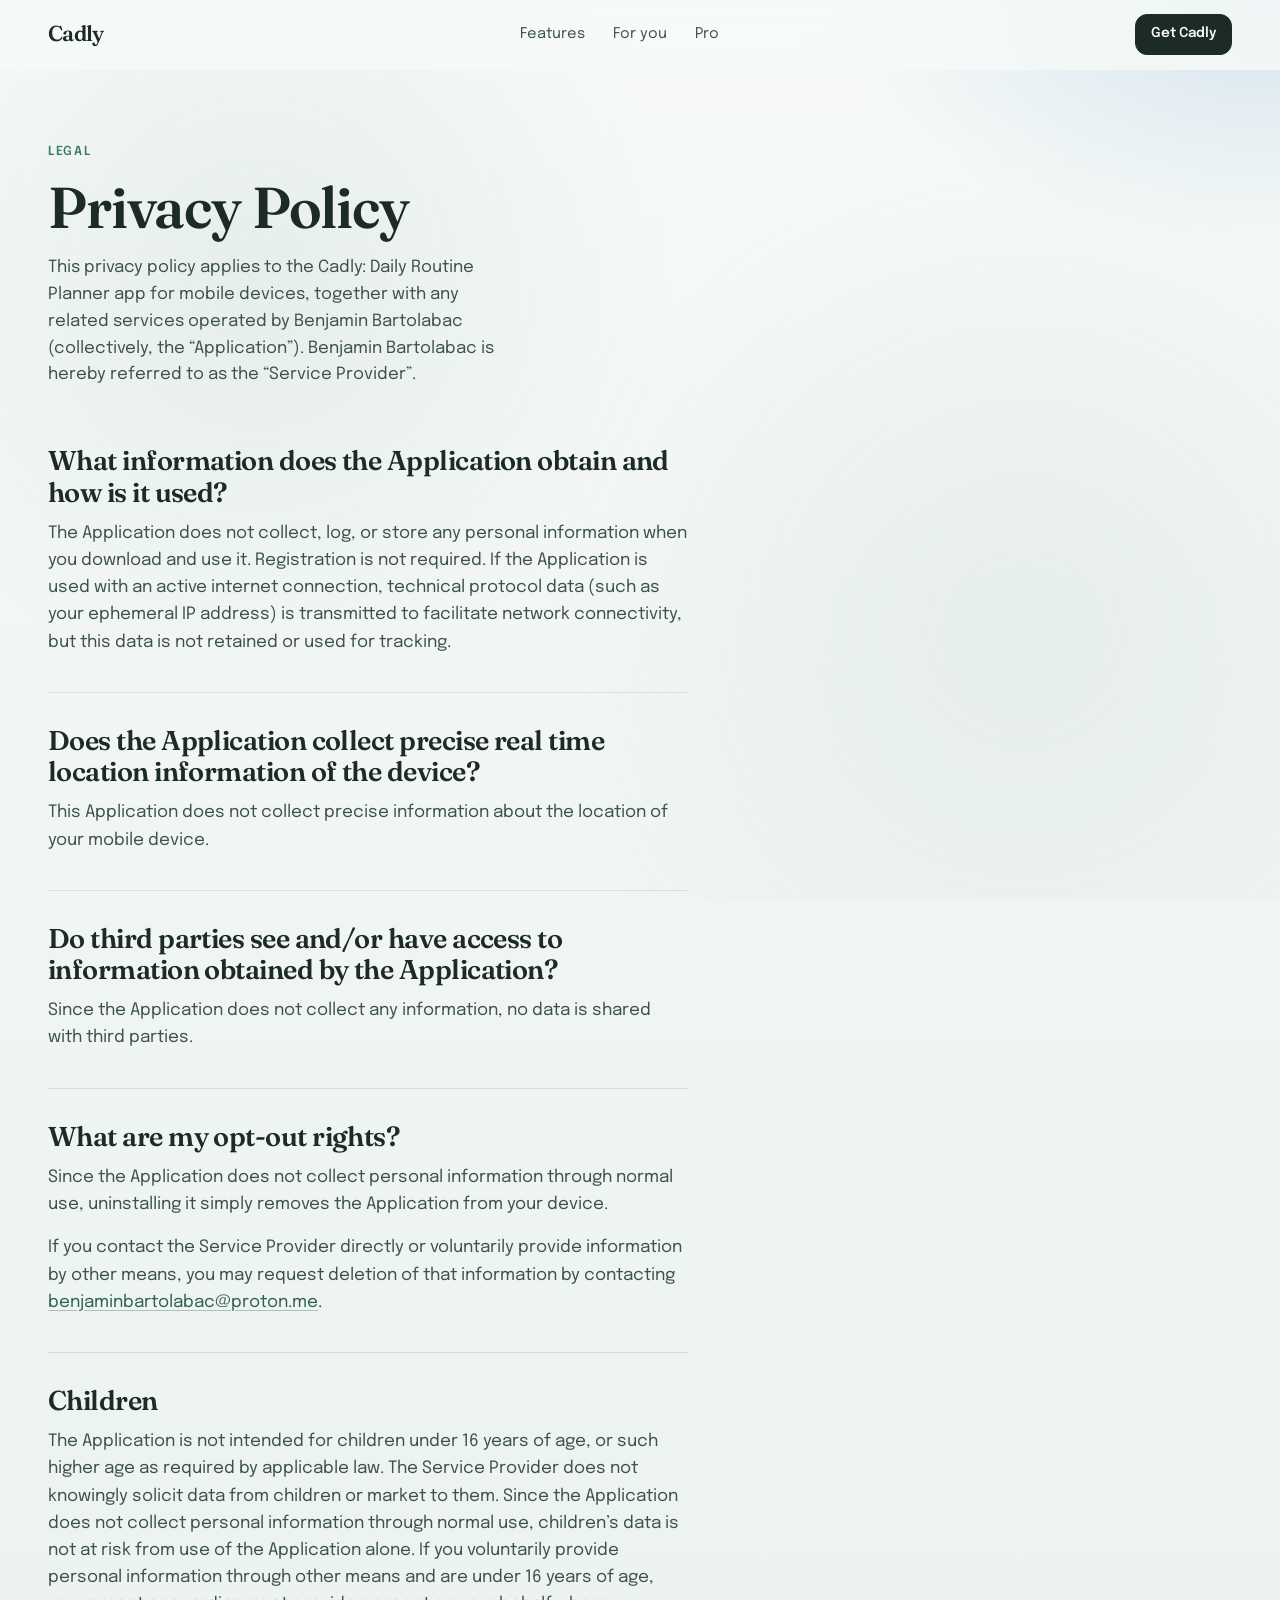
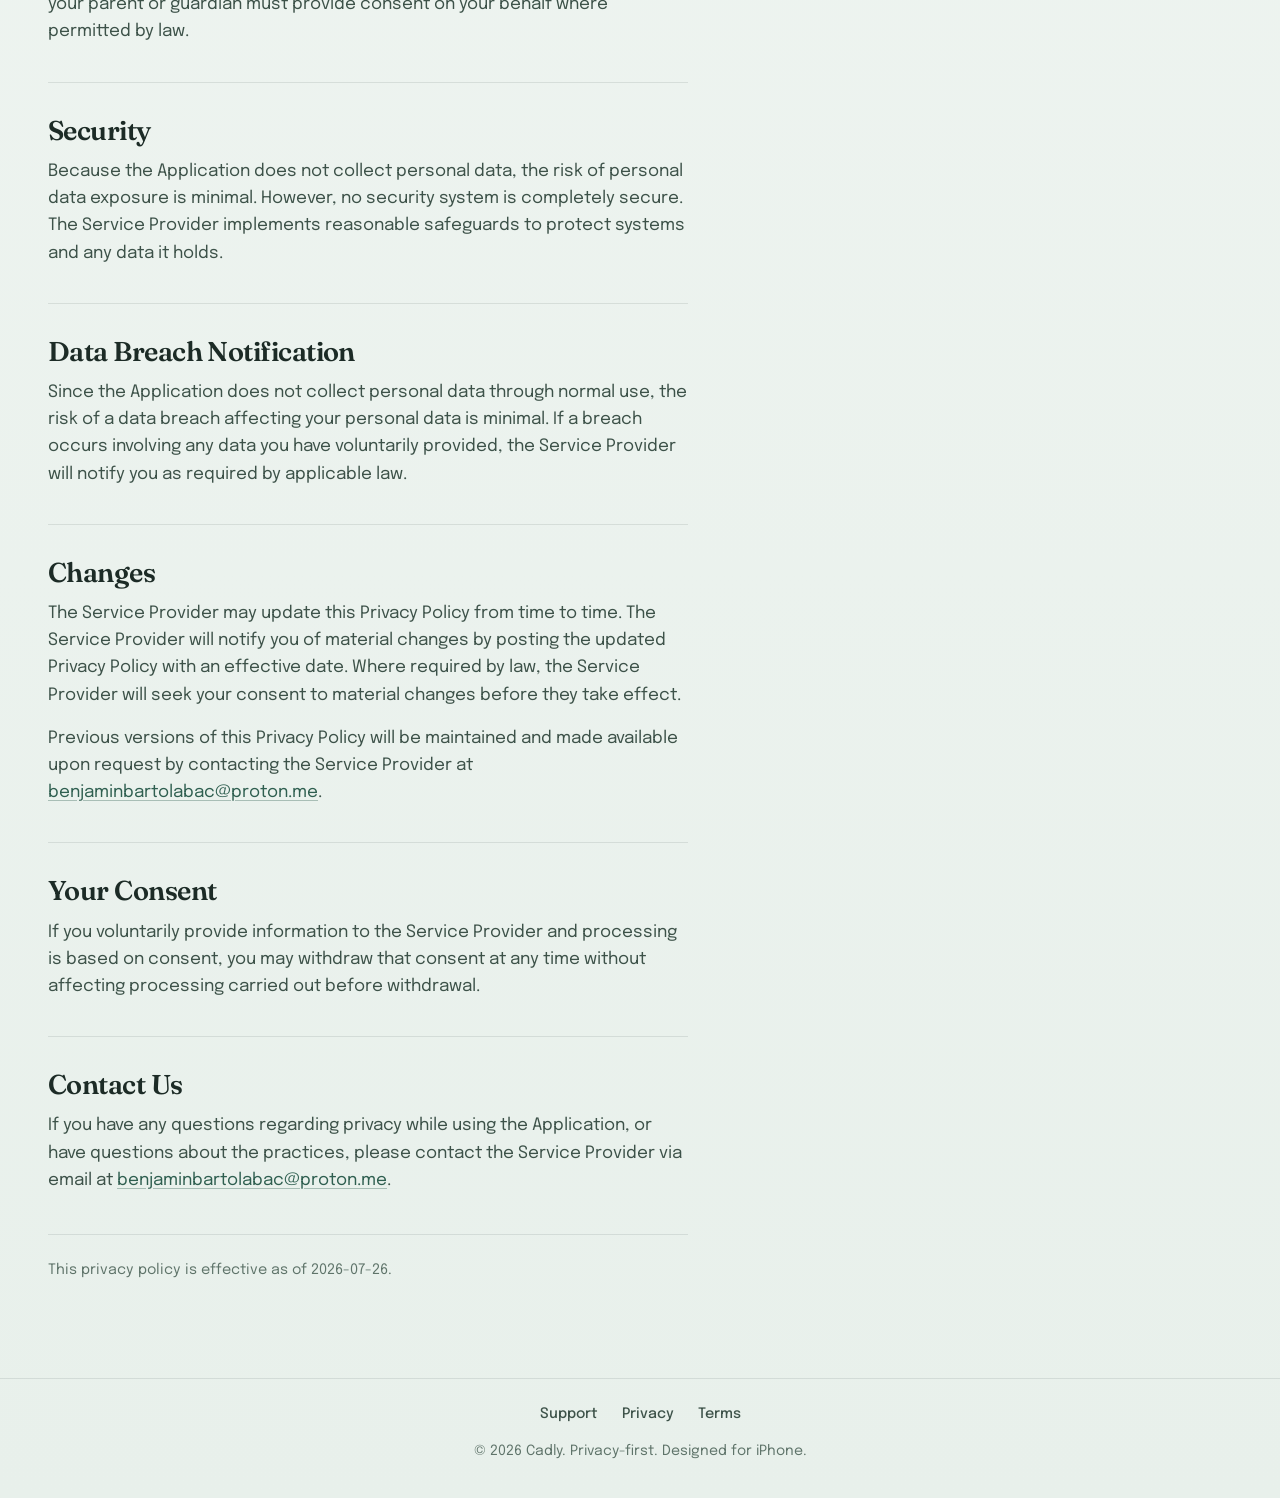
==== privacy.html @ fafe1449 "Update index" ====
<!DOCTYPE html>
<html lang="en">
<head>
  <meta charset="UTF-8" />
  <meta name="viewport" content="width=device-width, initial-scale=1.0" />
  <title>Privacy Policy — Cadly</title>
  <meta name="description" content="Cadly’s privacy policy. Privacy-first routines for iPhone — we don’t collect personal information through normal use." />
  <link rel="preconnect" href="https://fonts.googleapis.com" />
  <link rel="preconnect" href="https://fonts.gstatic.com" crossorigin />
  <link href="https://fonts.googleapis.com/css2?family=Epilogue:ital,wght@0,400;0,500;0,600;0,700;1,400&family=Fraunces:ital,opsz,wght@0,9..144,500;0,9..144,600;0,9..144,700;1,9..144,500&display=swap" rel="stylesheet" />
  <link rel="stylesheet" href="styles.css" />
</head>
<body>
  <div class="page-glow" aria-hidden="true"></div>

  <header class="site-header">
    <a class="logo" href="index.html" aria-label="Cadly home">Cadly</a>
    <nav class="nav" aria-label="Primary">
      <a href="index.html#adapt">Features</a>
      <a href="index.html#for-you">For you</a>
      <a href="index.html#pro">Pro</a>
    </nav>
    <a class="btn btn-small" href="index.html#download">Get Cadly</a>
  </header>

  <main class="page-main">
    <div class="page-hero reveal">
      <p class="section-kicker">Legal</p>
      <h1>Privacy Policy</h1>
      <p class="lede">
        This privacy policy applies to the Cadly: Daily Routine Planner app for mobile devices, together with any related services operated by Benjamin Bartolabac (collectively, the “Application”). Benjamin Bartolabac is hereby referred to as the “Service Provider”.
      </p>
    </div>

    <div class="page-content">
      <h2>What information does the Application obtain and how is it used?</h2>
      <p>
        The Application does not collect, log, or store any personal information when you download and use it. Registration is not required. If the Application is used with an active internet connection, technical protocol data (such as your ephemeral IP address) is transmitted to facilitate network connectivity, but this data is not retained or used for tracking.
      </p>

      <h2>Does the Application collect precise real time location information of the device?</h2>
      <p>
        This Application does not collect precise information about the location of your mobile device.
      </p>

      <h2>Do third parties see and/or have access to information obtained by the Application?</h2>
      <p>
        Since the Application does not collect any information, no data is shared with third parties.
      </p>

      <h2>What are my opt-out rights?</h2>
      <p>
        Since the Application does not collect personal information through normal use, uninstalling it simply removes the Application from your device.
      </p>
      <p>
        If you contact the Service Provider directly or voluntarily provide information by other means, you may request deletion of that information by contacting
        <a href="mailto:benjaminbartolabac@proton.me">benjaminbartolabac@proton.me</a>.
      </p>

      <h2>Children</h2>
      <p>
        The Application is not intended for children under 16 years of age, or such higher age as required by applicable law. The Service Provider does not knowingly solicit data from children or market to them. Since the Application does not collect personal information through normal use, children’s data is not at risk from use of the Application alone. If you voluntarily provide personal information through other means and are under 16 years of age, your parent or guardian must provide consent on your behalf where permitted by law.
      </p>

      <h2>Security</h2>
      <p>
        Because the Application does not collect personal data, the risk of personal data exposure is minimal. However, no security system is completely secure. The Service Provider implements reasonable safeguards to protect systems and any data it holds.
      </p>

      <h2>Data Breach Notification</h2>
      <p>
        Since the Application does not collect personal data through normal use, the risk of a data breach affecting your personal data is minimal. If a breach occurs involving any data you have voluntarily provided, the Service Provider will notify you as required by applicable law.
      </p>

      <h2>Changes</h2>
      <p>
        The Service Provider may update this Privacy Policy from time to time. The Service Provider will notify you of material changes by posting the updated Privacy Policy with an effective date. Where required by law, the Service Provider will seek your consent to material changes before they take effect.
      </p>
      <p>
        Previous versions of this Privacy Policy will be maintained and made available upon request by contacting the Service Provider at
        <a href="mailto:benjaminbartolabac@proton.me">benjaminbartolabac@proton.me</a>.
      </p>

      <h2>Your Consent</h2>
      <p>
        If you voluntarily provide information to the Service Provider and processing is based on consent, you may withdraw that consent at any time without affecting processing carried out before withdrawal.
      </p>

      <h2>Contact Us</h2>
      <p>
        If you have any questions regarding privacy while using the Application, or have questions about the practices, please contact the Service Provider via email at
        <a href="mailto:benjaminbartolabac@proton.me">benjaminbartolabac@proton.me</a>.
      </p>

      <div class="page-meta">
        <p>This privacy policy is effective as of 2026-07-26.</p>
      </div>
    </div>
  </main>

  <footer class="site-footer">
    <nav class="footer-nav" aria-label="Legal">
      <a href="support.html">Support</a>
      <a href="privacy.html">Privacy</a>
      <a href="terms.html">Terms</a>
    </nav>
    <p>© <span id="year"></span> Cadly. Privacy-first. Designed for iPhone.</p>
  </footer>

  <script src="script.js"></script>
</body>
</html>
---- styles.css ----
:root {
  --ink: #1c2b26;
  --ink-soft: #3d5249;
  --muted: #5f746a;
  --sage: #3f7a68;
  --sage-deep: #2f5f50;
  --sage-soft: #d7ebe2;
  --mist: #eef4f0;
  --foam: #f7faf8;
  --sky: #d9e7ef;
  --sand: #f3eee4;
  --line: rgba(28, 43, 38, 0.1);
  --radius: 18px;
  --font-display: "Fraunces", Georgia, serif;
  --font-body: "Epilogue", "Segoe UI", sans-serif;
  --ease: cubic-bezier(0.22, 1, 0.36, 1);
  --header-h: 4.25rem;
}

*,
*::before,
*::after {
  box-sizing: border-box;
}

html {
  scroll-behavior: smooth;
}

body {
  margin: 0;
  color: var(--ink);
  font-family: var(--font-body);
  font-size: 1.0625rem;
  line-height: 1.6;
  background:
    radial-gradient(1200px 600px at 10% -10%, #dceee6 0%, transparent 55%),
    radial-gradient(900px 500px at 100% 0%, #d5e4ee 0%, transparent 50%),
    linear-gradient(180deg, var(--foam) 0%, var(--mist) 40%, #e8f0eb 100%);
  min-height: 100vh;
  overflow-x: hidden;
}

img {
  max-width: 100%;
  display: block;
}

a {
  color: inherit;
  text-decoration: none;
}

h1,
h2,
h3 {
  font-family: var(--font-display);
  font-weight: 600;
  line-height: 1.15;
  letter-spacing: -0.02em;
  margin: 0 0 0.75rem;
}

p {
  margin: 0 0 1rem;
}

ul {
  margin: 0;
  padding: 0;
  list-style: none;
}

.page-glow {
  position: fixed;
  inset: 0;
  pointer-events: none;
  background:
    radial-gradient(circle at 20% 30%, rgba(63, 122, 104, 0.08), transparent 35%),
    radial-gradient(circle at 80% 70%, rgba(120, 160, 180, 0.1), transparent 40%);
  z-index: 0;
}

.site-header,
main,
.site-footer {
  position: relative;
  z-index: 1;
}

/* Header */
.site-header {
  position: sticky;
  top: 0;
  z-index: 20;
  display: flex;
  align-items: center;
  justify-content: space-between;
  gap: 1rem;
  min-height: var(--header-h);
  padding: 0.85rem clamp(1.25rem, 4vw, 3rem);
  backdrop-filter: blur(14px);
  background: rgba(247, 250, 248, 0.78);
  border-bottom: 1px solid transparent;
  transition: border-color 0.3s var(--ease), background 0.3s var(--ease);
}

.site-header.is-scrolled {
  border-bottom-color: var(--line);
  background: rgba(247, 250, 248, 0.92);
}

.logo {
  font-family: var(--font-display);
  font-size: 1.35rem;
  font-weight: 600;
  letter-spacing: -0.03em;
}

.nav {
  display: none;
  gap: 1.75rem;
  font-size: 0.92rem;
  color: var(--ink-soft);
}

.nav a {
  position: relative;
}

.nav a::after {
  content: "";
  position: absolute;
  left: 0;
  bottom: -0.2rem;
  width: 100%;
  height: 1px;
  background: var(--sage);
  transform: scaleX(0);
  transform-origin: left;
  transition: transform 0.3s var(--ease);
}

.nav a:hover::after,
.nav a:focus-visible::after {
  transform: scaleX(1);
}

@media (min-width: 768px) {
  .nav {
    display: flex;
  }
}

/* Buttons */
.btn {
  display: inline-flex;
  align-items: center;
  justify-content: center;
  gap: 0.65rem;
  padding: 0.9rem 1.35rem;
  border-radius: 12px;
  background: var(--ink);
  color: var(--foam);
  font-family: var(--font-body);
  font-size: 0.95rem;
  font-weight: 600;
  border: 1px solid var(--ink);
  transition: transform 0.25s var(--ease), background 0.25s var(--ease), color 0.25s var(--ease);
}

.btn:hover,
.btn:focus-visible {
  background: var(--sage-deep);
  border-color: var(--sage-deep);
  transform: translateY(-1px);
}

.btn-small {
  padding: 0.55rem 0.95rem;
  font-size: 0.85rem;
}

.btn-ghost {
  background: transparent;
  color: var(--ink);
  border-color: rgba(28, 43, 38, 0.22);
}

.btn-ghost:hover,
.btn-ghost:focus-visible {
  background: rgba(63, 122, 104, 0.08);
  color: var(--ink);
  border-color: rgba(63, 122, 104, 0.35);
}

.btn-store {
  padding: 0.7rem 1.15rem 0.7rem 1rem;
  border-radius: 14px;
}

.btn-store span {
  display: flex;
  flex-direction: column;
  align-items: flex-start;
  line-height: 1.15;
}

.btn-store small {
  font-size: 0.65rem;
  font-weight: 500;
  opacity: 0.8;
}

/* Hero */
.hero {
  position: relative;
  min-height: calc(100svh - var(--header-h));
  display: grid;
  align-items: end;
  padding: clamp(2rem, 5vw, 4rem) clamp(1.25rem, 4vw, 3rem) clamp(2.5rem, 6vw, 4.5rem);
  overflow: hidden;
}

@media (min-width: 960px) {
  .hero {
    grid-template-columns: minmax(0, 1.05fr) minmax(0, 0.95fr);
    align-items: center;
    column-gap: clamp(1rem, 3vw, 3rem);
    padding-inline: clamp(1.5rem, 5vw, 5rem);
    overflow: visible;
  }
}

@media (min-width: 1400px) {
  .hero {
    padding-inline: max(5rem, calc((100vw - 78rem) / 2 + 2rem));
  }
}

.hero-atmosphere {
  position: absolute;
  inset: 0;
  pointer-events: none;
  z-index: 0;
}

@media (min-width: 960px) {
  .hero-atmosphere {
    grid-column: 1 / -1;
    grid-row: 1;
  }
}

.orb {
  position: absolute;
  border-radius: 50%;
  filter: blur(40px);
  opacity: 0.7;
  animation: drift 18s ease-in-out infinite alternate;
}

.orb-a {
  width: 42vw;
  height: 42vw;
  max-width: 520px;
  max-height: 520px;
  top: -8%;
  left: -8%;
  background: #cfe6db;
}

.orb-b {
  width: 36vw;
  height: 36vw;
  max-width: 420px;
  max-height: 420px;
  top: 20%;
  right: -10%;
  background: #c9dce8;
  animation-delay: -6s;
}

.orb-c {
  width: 28vw;
  height: 28vw;
  max-width: 320px;
  max-height: 320px;
  bottom: 5%;
  left: 35%;
  background: #e8e0d0;
  animation-delay: -11s;
}

.grain {
  position: absolute;
  inset: 0;
  opacity: 0.35;
  background-image: url("data:image/svg+xml,%3Csvg viewBox='0 0 200 200' xmlns='http://www.w3.org/2000/svg'%3E%3Cfilter id='n'%3E%3CfeTurbulence type='fractalNoise' baseFrequency='0.85' numOctaves='4' stitchTiles='stitch'/%3E%3C/filter%3E%3Crect width='100%25' height='100%25' filter='url(%23n)' opacity='0.45'/%3E%3C/svg%3E");
  mix-blend-mode: soft-light;
}

@keyframes drift {
  from {
    transform: translate3d(0, 0, 0) scale(1);
  }
  to {
    transform: translate3d(3%, 4%, 0) scale(1.08);
  }
}

.hero-copy {
  position: relative;
  z-index: 2;
  max-width: 34rem;
}

@media (min-width: 960px) {
  .hero-copy {
    grid-column: 1;
    grid-row: 1;
    padding-bottom: 0;
    width: 100%;
  }
}

.eyebrow {
  margin: 0 0 0.75rem;
  font-size: 0.8rem;
  font-weight: 600;
  letter-spacing: 0.12em;
  text-transform: uppercase;
  color: var(--sage);
}

.brand {
  font-size: clamp(4.2rem, 12vw, 7.5rem);
  font-weight: 600;
  letter-spacing: -0.045em;
  line-height: 0.92;
  margin-bottom: 0.55rem;
  color: var(--ink);
}

.tagline {
  font-family: var(--font-display);
  font-size: clamp(1.6rem, 3.5vw, 2.35rem);
  font-weight: 500;
  font-style: italic;
  letter-spacing: -0.02em;
  color: var(--sage-deep);
  margin-bottom: 1rem;
}

.lede {
  max-width: 28rem;
  color: var(--ink-soft);
  font-size: 1.05rem;
  margin-bottom: 1.75rem;
}

.cta-row {
  display: flex;
  flex-wrap: wrap;
  gap: 0.75rem;
}

/* Phone mockup — bleeds as dominant visual plane */
.hero-visual {
  position: relative;
  z-index: 1;
  display: flex;
  justify-content: center;
  align-items: flex-end;
  margin-top: 0.5rem;
}

@media (min-width: 960px) {
  .hero-visual {
    grid-column: 2;
    grid-row: 1;
    margin: 0;
    align-items: center;
    justify-content: flex-end;
    align-self: center;
    pointer-events: none;
    min-width: 0;
  }
}

.phone {
  position: relative;
  width: min(100%, 300px);
  aspect-ratio: 9 / 19.2;
  border-radius: 38px;
  background: linear-gradient(160deg, #2a3a34 0%, #1a2621 100%);
  box-shadow:
    0 30px 60px rgba(28, 43, 38, 0.18),
    inset 0 0 0 1px rgba(255, 255, 255, 0.08);
  animation: phone-rise 1.1s var(--ease) both;
}

.phone-shot {
  position: absolute;
  inset: 10px;
  display: block;
  width: calc(100% - 20px);
  height: calc(100% - 20px);
  object-fit: cover;
  object-position: top center;
  border-radius: 28px;
  background: #f4f8f5;
}

@media (min-width: 960px) {
  .phone {
    /* Cap by column width and viewport height so it never clips on large/short screens */
    width: min(100%, 22.5rem, calc((100svh - var(--header-h) - 5rem) * 9 / 19.2));
    margin-right: 0;
  }
}

@media (min-width: 1200px) {
  .phone-hero {
    width: min(100%, 24rem, calc((100svh - var(--header-h) - 5rem) * 9 / 19.2));
  }
}

@keyframes phone-rise {
  from {
    opacity: 0;
    transform: translateY(28px) scale(0.98);
  }
  to {
    opacity: 1;
    transform: translateY(0) scale(1);
  }
}

.phone-notch {
  position: absolute;
  top: 18px;
  left: 50%;
  width: 98px;
  height: 24px;
  transform: translateX(-50%);
  border-radius: 20px;
  background: #111916;
  z-index: 2;
  pointer-events: none;
}

.feature-shot {
  display: flex;
  justify-content: center;
  margin-top: 0.5rem;
}

.feature-shot .phone {
  width: min(100%, 260px);
  animation: none;
}

@media (min-width: 860px) {
  .feature-shot {
    margin-top: 0;
    justify-content: flex-end;
  }

  .feature-split-reverse .feature-shot {
    justify-content: flex-start;
  }

  .feature-shot .phone {
    width: min(100%, 20rem);
  }
}

@media (min-width: 1200px) {
  .feature-shot .phone {
    width: min(100%, 22rem);
  }
}

/* Features */
.feature {
  padding: clamp(4.5rem, 10vw, 7.5rem) clamp(1.25rem, 4vw, 3rem);
}

.feature-alt {
  background: linear-gradient(180deg, rgba(255, 255, 255, 0.35), rgba(232, 240, 235, 0.55));
}

.feature-inner {
  max-width: 40rem;
}

.feature-inner h2 {
  font-size: clamp(2rem, 4.5vw, 3.1rem);
  margin-bottom: 1rem;
}

.feature-inner p:last-child {
  color: var(--ink-soft);
  font-size: 1.08rem;
  margin-bottom: 0;
}

.section-kicker {
  margin: 0 0 0.85rem;
  font-size: 0.78rem;
  font-weight: 600;
  letter-spacing: 0.14em;
  text-transform: uppercase;
  color: var(--sage);
}

.feature-split {
  display: grid;
  gap: 2.5rem;
  align-items: center;
  max-width: 72rem;
  margin-inline: auto;
}

@media (min-width: 860px) {
  .feature-split {
    grid-template-columns: 1.05fr 0.95fr;
    gap: 3.5rem;
  }

  .feature-split-reverse {
    grid-template-columns: 0.95fr 1.05fr;
  }

  .feature-split-reverse .feature-inner {
    order: 2;
  }

  .feature-split-reverse .feature-shot {
    order: 1;
  }
}

/* For you */
.for-you {
  padding: clamp(4.5rem, 10vw, 7.5rem) clamp(1.25rem, 4vw, 3rem);
  background:
    linear-gradient(180deg, rgba(243, 238, 228, 0.45), rgba(232, 240, 235, 0.3));
}

.for-you-inner {
  max-width: 42rem;
}

.for-you-inner h2 {
  font-size: clamp(2rem, 4.5vw, 3.1rem);
  margin-bottom: 1.75rem;
}

.want-list {
  display: grid;
  gap: 0.85rem;
  margin-bottom: 2rem;
}

@media (min-width: 640px) {
  .want-list {
    grid-template-columns: 1fr 1fr;
    column-gap: 2rem;
  }
}

.want-list li {
  padding: 0.85rem 0;
  border-bottom: 1px solid var(--line);
  font-size: 1.1rem;
  font-family: var(--font-display);
  font-weight: 500;
}

.for-you-close {
  max-width: 34rem;
  color: var(--ink-soft);
  font-size: 1.08rem;
  margin: 0;
}

/* Pro */
.pro {
  padding: clamp(4.5rem, 10vw, 7.5rem) clamp(1.25rem, 4vw, 3rem);
}

.pro-inner {
  max-width: 36rem;
}

.pro-inner h2 {
  font-size: clamp(2rem, 4.5vw, 3.1rem);
}

.pro-inner p {
  color: var(--ink-soft);
  font-size: 1.08rem;
  margin-bottom: 1.5rem;
}

/* Download */
.download {
  padding: clamp(4rem, 9vw, 6.5rem) clamp(1.25rem, 4vw, 3rem) clamp(3rem, 7vw, 5rem);
  text-align: center;
}

.download-inner {
  max-width: 28rem;
  margin: 0 auto;
}

.brand-sm {
  font-family: var(--font-display);
  font-size: clamp(2.8rem, 7vw, 4rem);
  letter-spacing: -0.04em;
  margin-bottom: 0.5rem;
}

.download-inner p {
  color: var(--ink-soft);
  margin-bottom: 1.5rem;
}

.download-inner .btn-store {
  margin: 0 auto;
}

/* Footer */
.site-footer {
  padding: 1.5rem clamp(1.25rem, 4vw, 3rem) 2.25rem;
  text-align: center;
  color: var(--muted);
  font-size: 0.88rem;
  border-top: 1px solid var(--line);
}

.site-footer p {
  margin: 0;
}

.footer-nav {
  display: flex;
  flex-wrap: wrap;
  justify-content: center;
  gap: 0.35rem 1.5rem;
  margin-bottom: 0.85rem;
}

.footer-nav a {
  color: var(--ink-soft);
  font-size: 0.9rem;
  font-weight: 500;
  transition: color 0.25s var(--ease);
}

.footer-nav a:hover,
.footer-nav a:focus-visible {
  color: var(--sage-deep);
}

/* Subpages (support, privacy, terms) */
.page-main {
  padding: clamp(2.5rem, 6vw, 4.5rem) clamp(1.25rem, 4vw, 3rem) clamp(3.5rem, 8vw, 6rem);
}

.page-hero {
  max-width: 40rem;
  margin-bottom: clamp(2.5rem, 6vw, 3.5rem);
}

.page-hero h1 {
  font-size: clamp(2.4rem, 6vw, 3.6rem);
  margin-bottom: 0.85rem;
}

.page-hero .lede {
  margin-bottom: 0;
}

.page-content {
  max-width: 40rem;
}

.page-content h2 {
  font-size: clamp(1.35rem, 3vw, 1.7rem);
  margin: 2.25rem 0 0.75rem;
  padding-top: 2rem;
  border-top: 1px solid var(--line);
}

.page-content h2:first-child {
  margin-top: 0;
  padding-top: 0;
  border-top: none;
}

.page-content p,
.page-content li {
  color: var(--ink-soft);
}

.page-content p {
  margin-bottom: 1rem;
}

.page-content ul {
  list-style: disc;
  padding-left: 1.25rem;
  margin: 0 0 1rem;
}

.page-content li {
  margin-bottom: 0.45rem;
  line-height: 1.65;
}

.page-content a {
  color: var(--sage-deep);
  text-decoration: underline;
  text-underline-offset: 0.18em;
  text-decoration-color: rgba(47, 95, 80, 0.35);
  transition: text-decoration-color 0.25s var(--ease);
}

.page-content a:hover,
.page-content a:focus-visible {
  text-decoration-color: var(--sage-deep);
}

.page-meta {
  margin-top: 2.5rem;
  padding-top: 1.5rem;
  border-top: 1px solid var(--line);
  font-size: 0.9rem;
  color: var(--muted);
}

.page-meta p {
  margin: 0;
  color: var(--muted);
}

.support-actions {
  margin-top: 1.75rem;
}

.info-list {
  margin: 0;
}

.info-row {
  display: flex;
  justify-content: space-between;
  align-items: baseline;
  gap: 1rem;
  padding: 0.95rem 0;
  border-bottom: 1px solid var(--line);
}

.info-row:first-child {
  border-top: 1px solid var(--line);
}

.info-row dt {
  color: var(--muted);
  font-size: 0.92rem;
}

.info-row dd {
  margin: 0;
  font-family: var(--font-display);
  font-weight: 600;
  font-size: 1.05rem;
  text-align: right;
}

.include-list {
  margin: 0;
  padding: 0;
  list-style: none;
}

.include-list li {
  padding: 0.85rem 0;
  border-bottom: 1px solid var(--line);
  font-family: var(--font-display);
  font-size: 1.08rem;
  font-weight: 500;
  color: var(--ink);
}

.support-copy {
  margin-top: 1.25rem;
}

.copy-note {
  margin: 0.85rem 0 0;
  font-size: 0.88rem;
  color: var(--muted);
  min-height: 1.35em;
}

/* Reveal */
.reveal {
  opacity: 0;
  transform: translateY(22px);
  transition: opacity 0.8s var(--ease), transform 0.8s var(--ease);
}

.reveal.is-inview {
  opacity: 1;
  transform: translateY(0);
}

@media (prefers-reduced-motion: reduce) {
  html {
    scroll-behavior: auto;
  }

  .orb,
  .phone,
  .reveal {
    animation: none !important;
    transition: none !important;
  }

  .reveal {
    opacity: 1;
    transform: none;
  }
}
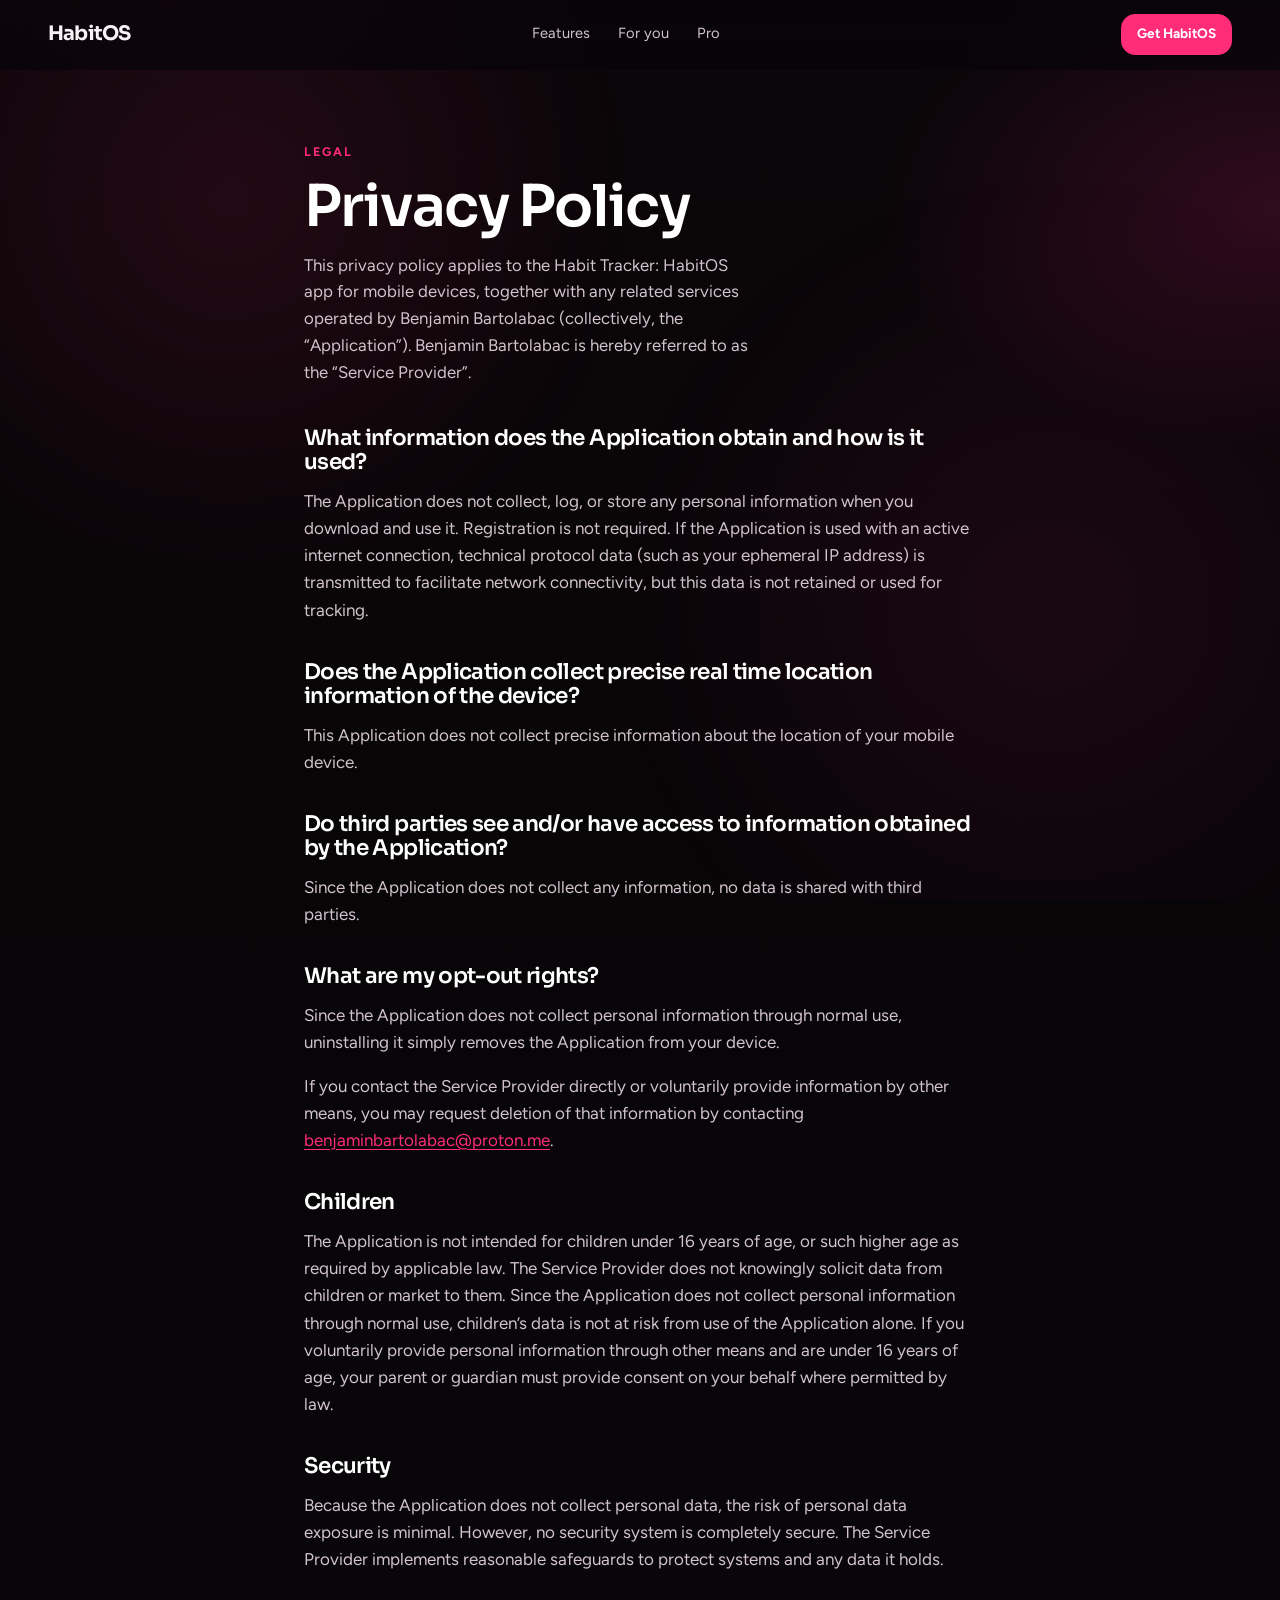
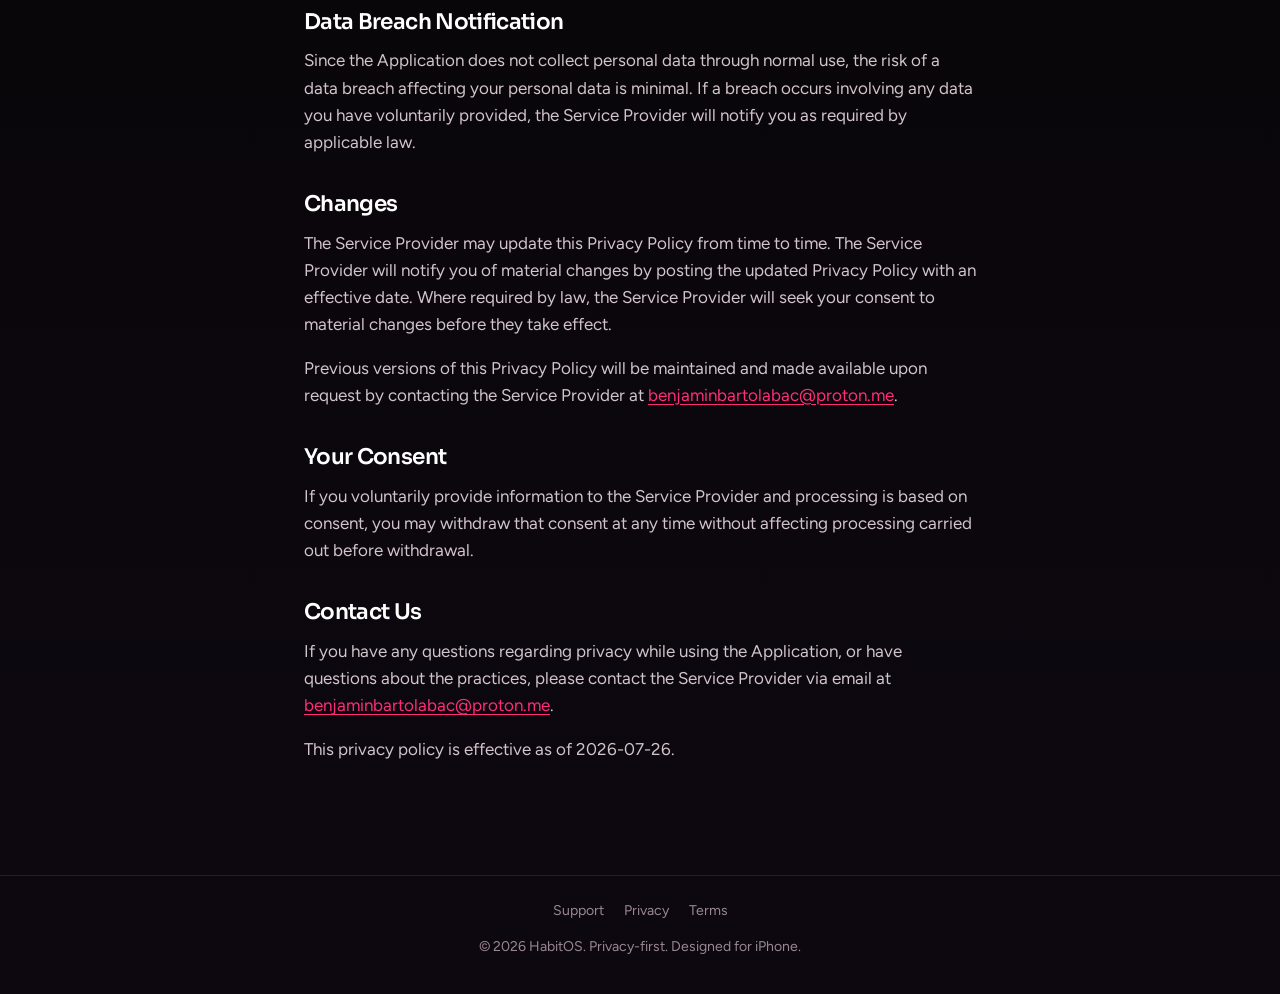
==== commit c269ed1f: "Rebrand" ====
--- a/privacy.html
+++ b/privacy.html
@@ -1,112 +1,112 @@
-<!DOCTYPE html>
-<html lang="en">
-<head>
-  <meta charset="UTF-8" />
-  <meta name="viewport" content="width=device-width, initial-scale=1.0" />
-  <title>Privacy Policy — Cadly</title>
-  <meta name="description" content="Cadly’s privacy policy. Privacy-first routines for iPhone — we don’t collect personal information through normal use." />
-  <link rel="preconnect" href="https://fonts.googleapis.com" />
-  <link rel="preconnect" href="https://fonts.gstatic.com" crossorigin />
-  <link href="https://fonts.googleapis.com/css2?family=Epilogue:ital,wght@0,400;0,500;0,600;0,700;1,400&family=Fraunces:ital,opsz,wght@0,9..144,500;0,9..144,600;0,9..144,700;1,9..144,500&display=swap" rel="stylesheet" />
-  <link rel="stylesheet" href="styles.css" />
-</head>
-<body>
-  <div class="page-glow" aria-hidden="true"></div>
-
-  <header class="site-header">
-    <a class="logo" href="index.html" aria-label="Cadly home">Cadly</a>
-    <nav class="nav" aria-label="Primary">
-      <a href="index.html#adapt">Features</a>
-      <a href="index.html#for-you">For you</a>
-      <a href="index.html#pro">Pro</a>
-    </nav>
-    <a class="btn btn-small" href="index.html#download">Get Cadly</a>
-  </header>
-
-  <main class="page-main">
-    <div class="page-hero reveal">
-      <p class="section-kicker">Legal</p>
-      <h1>Privacy Policy</h1>
-      <p class="lede">
-        This privacy policy applies to the Cadly: Daily Routine Planner app for mobile devices, together with any related services operated by Benjamin Bartolabac (collectively, the “Application”). Benjamin Bartolabac is hereby referred to as the “Service Provider”.
-      </p>
-    </div>
-
-    <div class="page-content">
-      <h2>What information does the Application obtain and how is it used?</h2>
-      <p>
-        The Application does not collect, log, or store any personal information when you download and use it. Registration is not required. If the Application is used with an active internet connection, technical protocol data (such as your ephemeral IP address) is transmitted to facilitate network connectivity, but this data is not retained or used for tracking.
-      </p>
-
-      <h2>Does the Application collect precise real time location information of the device?</h2>
-      <p>
-        This Application does not collect precise information about the location of your mobile device.
-      </p>
-
-      <h2>Do third parties see and/or have access to information obtained by the Application?</h2>
-      <p>
-        Since the Application does not collect any information, no data is shared with third parties.
-      </p>
-
-      <h2>What are my opt-out rights?</h2>
-      <p>
-        Since the Application does not collect personal information through normal use, uninstalling it simply removes the Application from your device.
-      </p>
-      <p>
-        If you contact the Service Provider directly or voluntarily provide information by other means, you may request deletion of that information by contacting
-        <a href="mailto:benjaminbartolabac@proton.me">benjaminbartolabac@proton.me</a>.
-      </p>
-
-      <h2>Children</h2>
-      <p>
-        The Application is not intended for children under 16 years of age, or such higher age as required by applicable law. The Service Provider does not knowingly solicit data from children or market to them. Since the Application does not collect personal information through normal use, children’s data is not at risk from use of the Application alone. If you voluntarily provide personal information through other means and are under 16 years of age, your parent or guardian must provide consent on your behalf where permitted by law.
-      </p>
-
-      <h2>Security</h2>
-      <p>
-        Because the Application does not collect personal data, the risk of personal data exposure is minimal. However, no security system is completely secure. The Service Provider implements reasonable safeguards to protect systems and any data it holds.
-      </p>
-
-      <h2>Data Breach Notification</h2>
-      <p>
-        Since the Application does not collect personal data through normal use, the risk of a data breach affecting your personal data is minimal. If a breach occurs involving any data you have voluntarily provided, the Service Provider will notify you as required by applicable law.
-      </p>
-
-      <h2>Changes</h2>
-      <p>
-        The Service Provider may update this Privacy Policy from time to time. The Service Provider will notify you of material changes by posting the updated Privacy Policy with an effective date. Where required by law, the Service Provider will seek your consent to material changes before they take effect.
-      </p>
-      <p>
-        Previous versions of this Privacy Policy will be maintained and made available upon request by contacting the Service Provider at
-        <a href="mailto:benjaminbartolabac@proton.me">benjaminbartolabac@proton.me</a>.
-      </p>
-
-      <h2>Your Consent</h2>
-      <p>
-        If you voluntarily provide information to the Service Provider and processing is based on consent, you may withdraw that consent at any time without affecting processing carried out before withdrawal.
-      </p>
-
-      <h2>Contact Us</h2>
-      <p>
-        If you have any questions regarding privacy while using the Application, or have questions about the practices, please contact the Service Provider via email at
-        <a href="mailto:benjaminbartolabac@proton.me">benjaminbartolabac@proton.me</a>.
-      </p>
-
-      <div class="page-meta">
-        <p>This privacy policy is effective as of 2026-07-26.</p>
-      </div>
-    </div>
-  </main>
-
-  <footer class="site-footer">
-    <nav class="footer-nav" aria-label="Legal">
-      <a href="support.html">Support</a>
-      <a href="privacy.html">Privacy</a>
-      <a href="terms.html">Terms</a>
-    </nav>
-    <p>© <span id="year"></span> Cadly. Privacy-first. Designed for iPhone.</p>
-  </footer>
-
-  <script src="script.js"></script>
-</body>
-</html>
+<!DOCTYPE html>
+<html lang="en">
+<head>
+  <meta charset="UTF-8" />
+  <meta name="viewport" content="width=device-width, initial-scale=1.0" />
+  <title>Privacy Policy — HabitOS</title>
+  <meta name="description" content="HabitOS’s privacy policy. Privacy-first routines for iPhone — we don’t collect personal information through normal use." />
+  <link rel="preconnect" href="https://fonts.googleapis.com" />
+  <link rel="preconnect" href="https://fonts.gstatic.com" crossorigin />
+  <link href="https://fonts.googleapis.com/css2?family=Figtree:wght@400;500;600;700&family=Sora:wght@500;600;700&display=swap" rel="stylesheet" />
+  <link rel="stylesheet" href="styles.css" />
+</head>
+<body>
+  <div class="page-glow" aria-hidden="true"></div>
+
+  <header class="site-header">
+    <a class="logo" href="index.html" aria-label="HabitOS home">HabitOS</a>
+    <nav class="nav" aria-label="Primary">
+      <a href="index.html#complete">Features</a>
+      <a href="index.html#for-you">For you</a>
+      <a href="index.html#pro">Pro</a>
+    </nav>
+    <a class="btn btn-small" href="index.html#download">Get HabitOS</a>
+  </header>
+
+  <main class="page-main">
+    <div class="page-hero reveal">
+      <p class="section-kicker">Legal</p>
+      <h1>Privacy Policy</h1>
+      <p class="lede">
+        This privacy policy applies to the Habit Tracker: HabitOS app for mobile devices, together with any related services operated by Benjamin Bartolabac (collectively, the “Application”). Benjamin Bartolabac is hereby referred to as the “Service Provider”.
+      </p>
+    </div>
+
+    <div class="page-content">
+      <h2>What information does the Application obtain and how is it used?</h2>
+      <p>
+        The Application does not collect, log, or store any personal information when you download and use it. Registration is not required. If the Application is used with an active internet connection, technical protocol data (such as your ephemeral IP address) is transmitted to facilitate network connectivity, but this data is not retained or used for tracking.
+      </p>
+
+      <h2>Does the Application collect precise real time location information of the device?</h2>
+      <p>
+        This Application does not collect precise information about the location of your mobile device.
+      </p>
+
+      <h2>Do third parties see and/or have access to information obtained by the Application?</h2>
+      <p>
+        Since the Application does not collect any information, no data is shared with third parties.
+      </p>
+
+      <h2>What are my opt-out rights?</h2>
+      <p>
+        Since the Application does not collect personal information through normal use, uninstalling it simply removes the Application from your device.
+      </p>
+      <p>
+        If you contact the Service Provider directly or voluntarily provide information by other means, you may request deletion of that information by contacting
+        <a href="mailto:benjaminbartolabac@proton.me">benjaminbartolabac@proton.me</a>.
+      </p>
+
+      <h2>Children</h2>
+      <p>
+        The Application is not intended for children under 16 years of age, or such higher age as required by applicable law. The Service Provider does not knowingly solicit data from children or market to them. Since the Application does not collect personal information through normal use, children’s data is not at risk from use of the Application alone. If you voluntarily provide personal information through other means and are under 16 years of age, your parent or guardian must provide consent on your behalf where permitted by law.
+      </p>
+
+      <h2>Security</h2>
+      <p>
+        Because the Application does not collect personal data, the risk of personal data exposure is minimal. However, no security system is completely secure. The Service Provider implements reasonable safeguards to protect systems and any data it holds.
+      </p>
+
+      <h2>Data Breach Notification</h2>
+      <p>
+        Since the Application does not collect personal data through normal use, the risk of a data breach affecting your personal data is minimal. If a breach occurs involving any data you have voluntarily provided, the Service Provider will notify you as required by applicable law.
+      </p>
+
+      <h2>Changes</h2>
+      <p>
+        The Service Provider may update this Privacy Policy from time to time. The Service Provider will notify you of material changes by posting the updated Privacy Policy with an effective date. Where required by law, the Service Provider will seek your consent to material changes before they take effect.
+      </p>
+      <p>
+        Previous versions of this Privacy Policy will be maintained and made available upon request by contacting the Service Provider at
+        <a href="mailto:benjaminbartolabac@proton.me">benjaminbartolabac@proton.me</a>.
+      </p>
+
+      <h2>Your Consent</h2>
+      <p>
+        If you voluntarily provide information to the Service Provider and processing is based on consent, you may withdraw that consent at any time without affecting processing carried out before withdrawal.
+      </p>
+
+      <h2>Contact Us</h2>
+      <p>
+        If you have any questions regarding privacy while using the Application, or have questions about the practices, please contact the Service Provider via email at
+        <a href="mailto:benjaminbartolabac@proton.me">benjaminbartolabac@proton.me</a>.
+      </p>
+
+      <div class="page-meta">
+        <p>This privacy policy is effective as of 2026-07-26.</p>
+      </div>
+    </div>
+  </main>
+
+  <footer class="site-footer">
+    <nav class="footer-nav" aria-label="Legal">
+      <a href="support.html">Support</a>
+      <a href="privacy.html">Privacy</a>
+      <a href="terms.html">Terms</a>
+    </nav>
+    <p>© <span id="year"></span> HabitOS. Privacy-first. Designed for iPhone.</p>
+  </footer>
+
+  <script src="script.js"></script>
+</body>
+</html>
--- a/styles.css
+++ b/styles.css
@@ -1,31 +1,23 @@
 :root {
-  --ink: #1c2b26;
-  --ink-soft: #3d5249;
-  --muted: #5f746a;
-  --sage: #3f7a68;
-  --sage-deep: #2f5f50;
-  --sage-soft: #d7ebe2;
-  --mist: #eef4f0;
-  --foam: #f7faf8;
-  --sky: #d9e7ef;
-  --sand: #f3eee4;
-  --line: rgba(28, 43, 38, 0.1);
-  --radius: 18px;
-  --font-display: "Fraunces", Georgia, serif;
-  --font-body: "Epilogue", "Segoe UI", sans-serif;
+  --ink: #f7f2f5;
+  --ink-soft: #d2c4cb;
+  --muted: #9a8791;
+  --magenta: #ff2d78;
+  --magenta-deep: #e01860;
+  --magenta-soft: rgba(255, 45, 120, 0.16);
+  --bg: #070507;
+  --line: rgba(255, 242, 248, 0.1);
+  --font-display: "Sora", "Segoe UI", sans-serif;
+  --font-body: "Figtree", "Segoe UI", sans-serif;
   --ease: cubic-bezier(0.22, 1, 0.36, 1);
   --header-h: 4.25rem;
 }
 
 *,
 *::before,
-*::after {
-  box-sizing: border-box;
-}
-
-html {
-  scroll-behavior: smooth;
-}
+*::after { box-sizing: border-box; }
+
+html { scroll-behavior: smooth; }
 
 body {
   margin: 0;
@@ -34,61 +26,39 @@
   font-size: 1.0625rem;
   line-height: 1.6;
   background:
-    radial-gradient(1200px 600px at 10% -10%, #dceee6 0%, transparent 55%),
-    radial-gradient(900px 500px at 100% 0%, #d5e4ee 0%, transparent 50%),
-    linear-gradient(180deg, var(--foam) 0%, var(--mist) 40%, #e8f0eb 100%);
+    radial-gradient(900px 520px at 12% -8%, rgba(255, 45, 120, 0.22), transparent 55%),
+    radial-gradient(800px 480px at 100% 8%, rgba(120, 20, 70, 0.35), transparent 50%),
+    linear-gradient(180deg, #0b0609 0%, var(--bg) 40%, #0d0810 100%);
   min-height: 100vh;
   overflow-x: hidden;
 }
 
-img {
-  max-width: 100%;
-  display: block;
-}
-
-a {
-  color: inherit;
-  text-decoration: none;
-}
-
-h1,
-h2,
-h3 {
+img { max-width: 100%; display: block; }
+a { color: inherit; text-decoration: none; }
+
+h1, h2, h3 {
   font-family: var(--font-display);
   font-weight: 600;
-  line-height: 1.15;
-  letter-spacing: -0.02em;
+  line-height: 1.12;
+  letter-spacing: -0.03em;
   margin: 0 0 0.75rem;
 }
 
-p {
-  margin: 0 0 1rem;
-}
-
-ul {
-  margin: 0;
-  padding: 0;
-  list-style: none;
-}
+p { margin: 0 0 1rem; }
+ul { margin: 0; padding: 0; list-style: none; }
 
 .page-glow {
   position: fixed;
   inset: 0;
   pointer-events: none;
   background:
-    radial-gradient(circle at 20% 30%, rgba(63, 122, 104, 0.08), transparent 35%),
-    radial-gradient(circle at 80% 70%, rgba(120, 160, 180, 0.1), transparent 40%);
+    radial-gradient(circle at 18% 22%, rgba(255, 45, 120, 0.1), transparent 32%),
+    radial-gradient(circle at 82% 68%, rgba(160, 30, 90, 0.12), transparent 36%);
   z-index: 0;
 }
 
-.site-header,
-main,
-.site-footer {
-  position: relative;
-  z-index: 1;
-}
-
-/* Header */
+.site-header, main, .site-footer { position: relative; z-index: 1; }
+
 .site-header {
   position: sticky;
   top: 0;
@@ -99,22 +69,22 @@
   gap: 1rem;
   min-height: var(--header-h);
   padding: 0.85rem clamp(1.25rem, 4vw, 3rem);
-  backdrop-filter: blur(14px);
-  background: rgba(247, 250, 248, 0.78);
+  backdrop-filter: blur(16px);
+  background: rgba(7, 5, 7, 0.72);
   border-bottom: 1px solid transparent;
   transition: border-color 0.3s var(--ease), background 0.3s var(--ease);
 }
 
 .site-header.is-scrolled {
   border-bottom-color: var(--line);
-  background: rgba(247, 250, 248, 0.92);
+  background: rgba(7, 5, 7, 0.9);
 }
 
 .logo {
   font-family: var(--font-display);
-  font-size: 1.35rem;
-  font-weight: 600;
-  letter-spacing: -0.03em;
+  font-size: 1.25rem;
+  font-weight: 700;
+  letter-spacing: -0.04em;
 }
 
 .nav {
@@ -124,10 +94,7 @@
   color: var(--ink-soft);
 }
 
-.nav a {
-  position: relative;
-}
-
+.nav a { position: relative; }
 .nav a::after {
   content: "";
   position: absolute;
@@ -135,68 +102,68 @@
   bottom: -0.2rem;
   width: 100%;
   height: 1px;
-  background: var(--sage);
+  background: var(--magenta);
   transform: scaleX(0);
   transform-origin: left;
   transition: transform 0.3s var(--ease);
 }
-
 .nav a:hover::after,
-.nav a:focus-visible::after {
-  transform: scaleX(1);
-}
+.nav a:focus-visible::after { transform: scaleX(1); }
 
 @media (min-width: 768px) {
-  .nav {
-    display: flex;
-  }
-}
-
-/* Buttons */
+  .nav { display: flex; }
+}
+
 .btn {
   display: inline-flex;
   align-items: center;
   justify-content: center;
   gap: 0.65rem;
   padding: 0.9rem 1.35rem;
-  border-radius: 12px;
-  background: var(--ink);
-  color: var(--foam);
+  border-radius: 14px;
+  background: var(--magenta);
+  color: #fff;
   font-family: var(--font-body);
   font-size: 0.95rem;
-  font-weight: 600;
-  border: 1px solid var(--ink);
-  transition: transform 0.25s var(--ease), background 0.25s var(--ease), color 0.25s var(--ease);
+  font-weight: 700;
+  border: 1px solid var(--magenta);
+  transition: transform 0.25s var(--ease), background 0.25s var(--ease), border-color 0.25s var(--ease);
 }
 
 .btn:hover,
 .btn:focus-visible {
-  background: var(--sage-deep);
-  border-color: var(--sage-deep);
+  background: var(--magenta-deep);
+  border-color: var(--magenta-deep);
   transform: translateY(-1px);
 }
 
-.btn-small {
-  padding: 0.55rem 0.95rem;
-  font-size: 0.85rem;
-}
+.btn-small { padding: 0.55rem 0.95rem; font-size: 0.85rem; }
 
 .btn-ghost {
   background: transparent;
   color: var(--ink);
-  border-color: rgba(28, 43, 38, 0.22);
+  border-color: rgba(255, 242, 248, 0.22);
 }
 
 .btn-ghost:hover,
 .btn-ghost:focus-visible {
-  background: rgba(63, 122, 104, 0.08);
-  color: var(--ink);
-  border-color: rgba(63, 122, 104, 0.35);
+  background: var(--magenta-soft);
+  border-color: rgba(255, 45, 120, 0.45);
 }
 
 .btn-store {
   padding: 0.7rem 1.15rem 0.7rem 1rem;
   border-radius: 14px;
+  background: #fff;
+  color: #111;
+  border-color: #fff;
+}
+
+.btn-store:hover,
+.btn-store:focus-visible {
+  background: #f3e6ec;
+  border-color: #f3e6ec;
+  color: #111;
 }
 
 .btn-store span {
@@ -209,32 +176,24 @@
 .btn-store small {
   font-size: 0.65rem;
   font-weight: 500;
-  opacity: 0.8;
-}
-
-/* Hero */
+  opacity: 0.75;
+}
+
 .hero {
   position: relative;
   min-height: calc(100svh - var(--header-h));
   display: grid;
   align-items: end;
+  gap: 1.5rem;
   padding: clamp(2rem, 5vw, 4rem) clamp(1.25rem, 4vw, 3rem) clamp(2.5rem, 6vw, 4.5rem);
   overflow: hidden;
 }
 
 @media (min-width: 960px) {
   .hero {
-    grid-template-columns: minmax(0, 1.05fr) minmax(0, 0.95fr);
+    grid-template-columns: 0.95fr 1.05fr;
     align-items: center;
-    column-gap: clamp(1rem, 3vw, 3rem);
-    padding-inline: clamp(1.5rem, 5vw, 5rem);
-    overflow: visible;
-  }
-}
-
-@media (min-width: 1400px) {
-  .hero {
-    padding-inline: max(5rem, calc((100vw - 78rem) / 2 + 2rem));
+    gap: 2rem;
   }
 }
 
@@ -245,110 +204,76 @@
   z-index: 0;
 }
 
-@media (min-width: 960px) {
-  .hero-atmosphere {
-    grid-column: 1 / -1;
-    grid-row: 1;
-  }
-}
-
 .orb {
   position: absolute;
   border-radius: 50%;
-  filter: blur(40px);
-  opacity: 0.7;
+  filter: blur(48px);
+  opacity: 0.75;
   animation: drift 18s ease-in-out infinite alternate;
 }
 
 .orb-a {
-  width: 42vw;
-  height: 42vw;
-  max-width: 520px;
-  max-height: 520px;
-  top: -8%;
-  left: -8%;
-  background: #cfe6db;
+  width: 46vw;
+  height: 46vw;
+  max-width: 560px;
+  max-height: 560px;
+  top: -12%;
+  left: -10%;
+  background: rgba(255, 45, 120, 0.35);
 }
 
 .orb-b {
-  width: 36vw;
-  height: 36vw;
+  width: 38vw;
+  height: 38vw;
   max-width: 420px;
   max-height: 420px;
-  top: 20%;
-  right: -10%;
-  background: #c9dce8;
-  animation-delay: -6s;
-}
-
-.orb-c {
-  width: 28vw;
-  height: 28vw;
-  max-width: 320px;
-  max-height: 320px;
-  bottom: 5%;
-  left: 35%;
-  background: #e8e0d0;
-  animation-delay: -11s;
+  top: 28%;
+  right: -12%;
+  background: rgba(120, 20, 70, 0.45);
+  animation-delay: -7s;
 }
 
 .grain {
   position: absolute;
   inset: 0;
-  opacity: 0.35;
+  opacity: 0.28;
   background-image: url("data:image/svg+xml,%3Csvg viewBox='0 0 200 200' xmlns='http://www.w3.org/2000/svg'%3E%3Cfilter id='n'%3E%3CfeTurbulence type='fractalNoise' baseFrequency='0.85' numOctaves='4' stitchTiles='stitch'/%3E%3C/filter%3E%3Crect width='100%25' height='100%25' filter='url(%23n)' opacity='0.45'/%3E%3C/svg%3E");
   mix-blend-mode: soft-light;
 }
 
 @keyframes drift {
-  from {
-    transform: translate3d(0, 0, 0) scale(1);
-  }
-  to {
-    transform: translate3d(3%, 4%, 0) scale(1.08);
-  }
-}
-
-.hero-copy {
-  position: relative;
-  z-index: 2;
-  max-width: 34rem;
-}
-
-@media (min-width: 960px) {
-  .hero-copy {
-    grid-column: 1;
-    grid-row: 1;
-    padding-bottom: 0;
-    width: 100%;
-  }
-}
-
-.eyebrow {
-  margin: 0 0 0.75rem;
-  font-size: 0.8rem;
-  font-weight: 600;
-  letter-spacing: 0.12em;
+  from { transform: translate3d(0, 0, 0) scale(1); }
+  to { transform: translate3d(3%, 4%, 0) scale(1.08); }
+}
+
+.hero-copy,
+.hero-visual { position: relative; z-index: 1; }
+
+.eyebrow,
+.section-kicker {
+  margin: 0 0 0.85rem;
+  font-size: 0.78rem;
+  font-weight: 700;
+  letter-spacing: 0.16em;
   text-transform: uppercase;
-  color: var(--sage);
+  color: var(--magenta);
 }
 
 .brand {
-  font-size: clamp(4.2rem, 12vw, 7.5rem);
-  font-weight: 600;
-  letter-spacing: -0.045em;
+  font-size: clamp(3.4rem, 10vw, 6.25rem);
+  font-weight: 700;
+  letter-spacing: -0.05em;
   line-height: 0.92;
   margin-bottom: 0.55rem;
-  color: var(--ink);
+  color: #fff;
 }
 
 .tagline {
   font-family: var(--font-display);
-  font-size: clamp(1.6rem, 3.5vw, 2.35rem);
-  font-weight: 500;
-  font-style: italic;
-  letter-spacing: -0.02em;
-  color: var(--sage-deep);
+  font-size: clamp(1.5rem, 3.4vw, 2.2rem);
+  font-weight: 600;
+  letter-spacing: -0.03em;
+  color: var(--ink);
   margin-bottom: 1rem;
 }
 
@@ -365,197 +290,82 @@
   gap: 0.75rem;
 }
 
-/* Phone mockup — bleeds as dominant visual plane */
 .hero-visual {
-  position: relative;
-  z-index: 1;
   display: flex;
   justify-content: center;
   align-items: flex-end;
-  margin-top: 0.5rem;
-}
-
-@media (min-width: 960px) {
-  .hero-visual {
-    grid-column: 2;
-    grid-row: 1;
-    margin: 0;
-    align-items: center;
-    justify-content: flex-end;
-    align-self: center;
-    pointer-events: none;
-    min-width: 0;
-  }
-}
-
-.phone {
-  position: relative;
-  width: min(100%, 300px);
-  aspect-ratio: 9 / 19.2;
-  border-radius: 38px;
-  background: linear-gradient(160deg, #2a3a34 0%, #1a2621 100%);
-  box-shadow:
-    0 30px 60px rgba(28, 43, 38, 0.18),
-    inset 0 0 0 1px rgba(255, 255, 255, 0.08);
-  animation: phone-rise 1.1s var(--ease) both;
-}
-
-.phone-shot {
-  position: absolute;
-  inset: 10px;
-  display: block;
-  width: calc(100% - 20px);
-  height: calc(100% - 20px);
-  object-fit: cover;
-  object-position: top center;
-  border-radius: 28px;
-  background: #f4f8f5;
-}
-
-@media (min-width: 960px) {
-  .phone {
-    /* Cap by column width and viewport height so it never clips on large/short screens */
-    width: min(100%, 22.5rem, calc((100svh - var(--header-h) - 5rem) * 9 / 19.2));
-    margin-right: 0;
-  }
-}
-
-@media (min-width: 1200px) {
-  .phone-hero {
-    width: min(100%, 24rem, calc((100svh - var(--header-h) - 5rem) * 9 / 19.2));
-  }
-}
-
-@keyframes phone-rise {
-  from {
-    opacity: 0;
-    transform: translateY(28px) scale(0.98);
-  }
-  to {
-    opacity: 1;
-    transform: translateY(0) scale(1);
-  }
-}
-
-.phone-notch {
-  position: absolute;
-  top: 18px;
-  left: 50%;
-  width: 98px;
-  height: 24px;
-  transform: translateX(-50%);
-  border-radius: 20px;
-  background: #111916;
-  z-index: 2;
-  pointer-events: none;
+}
+
+.promo-shot {
+  width: min(100%, 420px);
+  height: auto;
+  border-radius: 24px;
+  animation: shot-rise 1.05s var(--ease) both;
+}
+
+.promo-shot-hero { width: min(100%, 460px); }
+.promo-shot-wide { width: min(100%, 560px); }
+
+@keyframes shot-rise {
+  from { opacity: 0; transform: translateY(24px) scale(0.98); }
+  to { opacity: 1; transform: translateY(0) scale(1); }
+}
+
+.feature {
+  padding: clamp(4rem, 9vw, 7rem) clamp(1.25rem, 4vw, 3rem);
+}
+
+.feature-alt {
+  background: linear-gradient(180deg, rgba(255, 45, 120, 0.05), rgba(18, 10, 16, 0.55));
+}
+
+.feature-inner { max-width: 34rem; }
+
+.feature-inner h2 {
+  font-size: clamp(2rem, 4.4vw, 3rem);
+  margin-bottom: 1rem;
+  color: #fff;
+}
+
+.feature-inner p:last-child {
+  color: var(--ink-soft);
+  font-size: 1.08rem;
+  margin-bottom: 0;
+}
+
+.feature-split {
+  display: grid;
+  gap: 2rem;
+  align-items: center;
 }
 
 .feature-shot {
   display: flex;
   justify-content: center;
-  margin-top: 0.5rem;
-}
-
-.feature-shot .phone {
-  width: min(100%, 260px);
-  animation: none;
-}
-
-@media (min-width: 860px) {
-  .feature-shot {
-    margin-top: 0;
-    justify-content: flex-end;
-  }
-
-  .feature-split-reverse .feature-shot {
-    justify-content: flex-start;
-  }
-
-  .feature-shot .phone {
-    width: min(100%, 20rem);
-  }
-}
-
-@media (min-width: 1200px) {
-  .feature-shot .phone {
-    width: min(100%, 22rem);
-  }
-}
-
-/* Features */
-.feature {
-  padding: clamp(4.5rem, 10vw, 7.5rem) clamp(1.25rem, 4vw, 3rem);
-}
-
-.feature-alt {
-  background: linear-gradient(180deg, rgba(255, 255, 255, 0.35), rgba(232, 240, 235, 0.55));
-}
-
-.feature-inner {
-  max-width: 40rem;
-}
-
-.feature-inner h2 {
-  font-size: clamp(2rem, 4.5vw, 3.1rem);
-  margin-bottom: 1rem;
-}
-
-.feature-inner p:last-child {
-  color: var(--ink-soft);
-  font-size: 1.08rem;
-  margin-bottom: 0;
-}
-
-.section-kicker {
-  margin: 0 0 0.85rem;
-  font-size: 0.78rem;
-  font-weight: 600;
-  letter-spacing: 0.14em;
-  text-transform: uppercase;
-  color: var(--sage);
-}
-
-.feature-split {
-  display: grid;
-  gap: 2.5rem;
-  align-items: center;
-  max-width: 72rem;
-  margin-inline: auto;
-}
-
-@media (min-width: 860px) {
+}
+
+@media (min-width: 900px) {
   .feature-split {
-    grid-template-columns: 1.05fr 0.95fr;
+    grid-template-columns: 1fr 1fr;
     gap: 3.5rem;
   }
-
-  .feature-split-reverse {
-    grid-template-columns: 0.95fr 1.05fr;
-  }
-
-  .feature-split-reverse .feature-inner {
-    order: 2;
-  }
-
-  .feature-split-reverse .feature-shot {
-    order: 1;
-  }
-}
-
-/* For you */
+  .feature-split-reverse .feature-inner { order: 2; }
+  .feature-split-reverse .feature-shot { order: 1; }
+}
+
 .for-you {
   padding: clamp(4.5rem, 10vw, 7.5rem) clamp(1.25rem, 4vw, 3rem);
   background:
-    linear-gradient(180deg, rgba(243, 238, 228, 0.45), rgba(232, 240, 235, 0.3));
-}
-
-.for-you-inner {
-  max-width: 42rem;
-}
+    radial-gradient(700px 360px at 20% 0%, rgba(255, 45, 120, 0.14), transparent 60%),
+    linear-gradient(180deg, rgba(24, 12, 20, 0.9), rgba(7, 5, 7, 0.4));
+}
+
+.for-you-inner { max-width: 42rem; }
 
 .for-you-inner h2 {
   font-size: clamp(2rem, 4.5vw, 3.1rem);
   margin-bottom: 1.75rem;
+  color: #fff;
 }
 
 .want-list {
@@ -576,7 +386,7 @@
   border-bottom: 1px solid var(--line);
   font-size: 1.1rem;
   font-family: var(--font-display);
-  font-weight: 500;
+  font-weight: 600;
 }
 
 .for-you-close {
@@ -586,26 +396,46 @@
   margin: 0;
 }
 
-/* Pro */
 .pro {
   padding: clamp(4.5rem, 10vw, 7.5rem) clamp(1.25rem, 4vw, 3rem);
 }
 
-.pro-inner {
-  max-width: 36rem;
-}
+.pro-inner { max-width: 36rem; }
 
 .pro-inner h2 {
   font-size: clamp(2rem, 4.5vw, 3.1rem);
-}
-
-.pro-inner p {
+  color: #fff;
+}
+
+.pro-inner > p {
   color: var(--ink-soft);
   font-size: 1.08rem;
-  margin-bottom: 1.5rem;
-}
-
-/* Download */
+  margin-bottom: 1.25rem;
+}
+
+.pro-list {
+  display: grid;
+  gap: 0.65rem;
+  margin-bottom: 1.75rem;
+}
+
+.pro-list li {
+  padding-left: 1.1rem;
+  position: relative;
+  color: var(--ink-soft);
+}
+
+.pro-list li::before {
+  content: "";
+  position: absolute;
+  left: 0;
+  top: 0.65em;
+  width: 6px;
+  height: 6px;
+  border-radius: 50%;
+  background: var(--magenta);
+}
+
 .download {
   padding: clamp(4rem, 9vw, 6.5rem) clamp(1.25rem, 4vw, 3rem) clamp(3rem, 7vw, 5rem);
   text-align: center;
@@ -618,9 +448,10 @@
 
 .brand-sm {
   font-family: var(--font-display);
-  font-size: clamp(2.8rem, 7vw, 4rem);
+  font-size: clamp(2.6rem, 7vw, 3.8rem);
   letter-spacing: -0.04em;
   margin-bottom: 0.5rem;
+  color: #fff;
 }
 
 .download-inner p {
@@ -628,11 +459,8 @@
   margin-bottom: 1.5rem;
 }
 
-.download-inner .btn-store {
-  margin: 0 auto;
-}
-
-/* Footer */
+.download-inner .btn-store { margin: 0 auto; }
+
 .site-footer {
   padding: 1.5rem clamp(1.25rem, 4vw, 3rem) 2.25rem;
   text-align: center;
@@ -641,173 +469,74 @@
   border-top: 1px solid var(--line);
 }
 
-.site-footer p {
-  margin: 0;
-}
-
 .footer-nav {
   display: flex;
-  flex-wrap: wrap;
   justify-content: center;
-  gap: 0.35rem 1.5rem;
+  gap: 1.25rem;
   margin-bottom: 0.85rem;
 }
 
-.footer-nav a {
-  color: var(--ink-soft);
-  font-size: 0.9rem;
-  font-weight: 500;
-  transition: color 0.25s var(--ease);
-}
-
 .footer-nav a:hover,
-.footer-nav a:focus-visible {
-  color: var(--sage-deep);
-}
-
-/* Subpages (support, privacy, terms) */
+.footer-nav a:focus-visible { color: var(--magenta); }
+
+.site-footer p { margin: 0; }
+
 .page-main {
-  padding: clamp(2.5rem, 6vw, 4.5rem) clamp(1.25rem, 4vw, 3rem) clamp(3.5rem, 8vw, 6rem);
-}
-
-.page-hero {
-  max-width: 40rem;
-  margin-bottom: clamp(2.5rem, 6vw, 3.5rem);
-}
+  padding: clamp(2.5rem, 6vw, 4.5rem) clamp(1.25rem, 4vw, 3rem) clamp(4rem, 8vw, 6rem);
+  max-width: 48rem;
+  margin: 0 auto;
+}
+
+.page-hero { margin-bottom: 2.5rem; }
 
 .page-hero h1 {
   font-size: clamp(2.4rem, 6vw, 3.6rem);
+  color: #fff;
+}
+
+.page-hero .lede,
+.page-content p,
+.page-content li { color: var(--ink-soft); }
+
+.page-content h2 {
+  margin-top: 2.25rem;
   margin-bottom: 0.85rem;
-}
-
-.page-hero .lede {
-  margin-bottom: 0;
-}
-
-.page-content {
-  max-width: 40rem;
-}
-
-.page-content h2 {
-  font-size: clamp(1.35rem, 3vw, 1.7rem);
-  margin: 2.25rem 0 0.75rem;
-  padding-top: 2rem;
-  border-top: 1px solid var(--line);
-}
-
-.page-content h2:first-child {
-  margin-top: 0;
-  padding-top: 0;
-  border-top: none;
-}
-
-.page-content p,
-.page-content li {
-  color: var(--ink-soft);
-}
-
-.page-content p {
-  margin-bottom: 1rem;
+  font-size: 1.35rem;
+  color: #fff;
+}
+
+.page-content a {
+  color: var(--magenta);
+  text-decoration: underline;
+  text-underline-offset: 0.15em;
 }
 
 .page-content ul {
   list-style: disc;
-  padding-left: 1.25rem;
+  padding-left: 1.2rem;
   margin: 0 0 1rem;
 }
 
-.page-content li {
-  margin-bottom: 0.45rem;
-  line-height: 1.65;
-}
-
-.page-content a {
-  color: var(--sage-deep);
-  text-decoration: underline;
-  text-underline-offset: 0.18em;
-  text-decoration-color: rgba(47, 95, 80, 0.35);
-  transition: text-decoration-color 0.25s var(--ease);
-}
-
-.page-content a:hover,
-.page-content a:focus-visible {
-  text-decoration-color: var(--sage-deep);
-}
-
-.page-meta {
-  margin-top: 2.5rem;
-  padding-top: 1.5rem;
+.page-content li { margin-bottom: 0.45rem; }
+
+.support-card {
+  margin-top: 2rem;
+  padding: 1.35rem 0;
   border-top: 1px solid var(--line);
-  font-size: 0.9rem;
-  color: var(--muted);
-}
-
-.page-meta p {
-  margin: 0;
-  color: var(--muted);
-}
-
-.support-actions {
-  margin-top: 1.75rem;
-}
-
-.info-list {
-  margin: 0;
-}
-
-.info-row {
-  display: flex;
-  justify-content: space-between;
-  align-items: baseline;
-  gap: 1rem;
-  padding: 0.95rem 0;
   border-bottom: 1px solid var(--line);
 }
 
-.info-row:first-child {
-  border-top: 1px solid var(--line);
-}
-
-.info-row dt {
-  color: var(--muted);
-  font-size: 0.92rem;
-}
-
-.info-row dd {
-  margin: 0;
-  font-family: var(--font-display);
-  font-weight: 600;
-  font-size: 1.05rem;
-  text-align: right;
-}
-
-.include-list {
-  margin: 0;
-  padding: 0;
-  list-style: none;
-}
-
-.include-list li {
-  padding: 0.85rem 0;
-  border-bottom: 1px solid var(--line);
-  font-family: var(--font-display);
-  font-size: 1.08rem;
-  font-weight: 500;
-  color: var(--ink);
-}
-
-.support-copy {
-  margin-top: 1.25rem;
-}
-
-.copy-note {
-  margin: 0.85rem 0 0;
-  font-size: 0.88rem;
-  color: var(--muted);
-  min-height: 1.35em;
-}
-
-/* Reveal */
+.support-card h2 {
+  margin: 0 0 0.5rem;
+  font-size: 1.25rem;
+  color: #fff;
+}
+
+.support-card p {
+  color: var(--ink-soft);
+  margin-bottom: 0.75rem;
+}
+
 .reveal {
   opacity: 0;
   transform: translateY(22px);
@@ -820,19 +549,10 @@
 }
 
 @media (prefers-reduced-motion: reduce) {
-  html {
-    scroll-behavior: auto;
-  }
-
-  .orb,
-  .phone,
-  .reveal {
+  html { scroll-behavior: auto; }
+  .orb, .promo-shot, .reveal {
     animation: none !important;
     transition: none !important;
   }
-
-  .reveal {
-    opacity: 1;
-    transform: none;
-  }
-}
+  .reveal { opacity: 1; transform: none; }
+}
